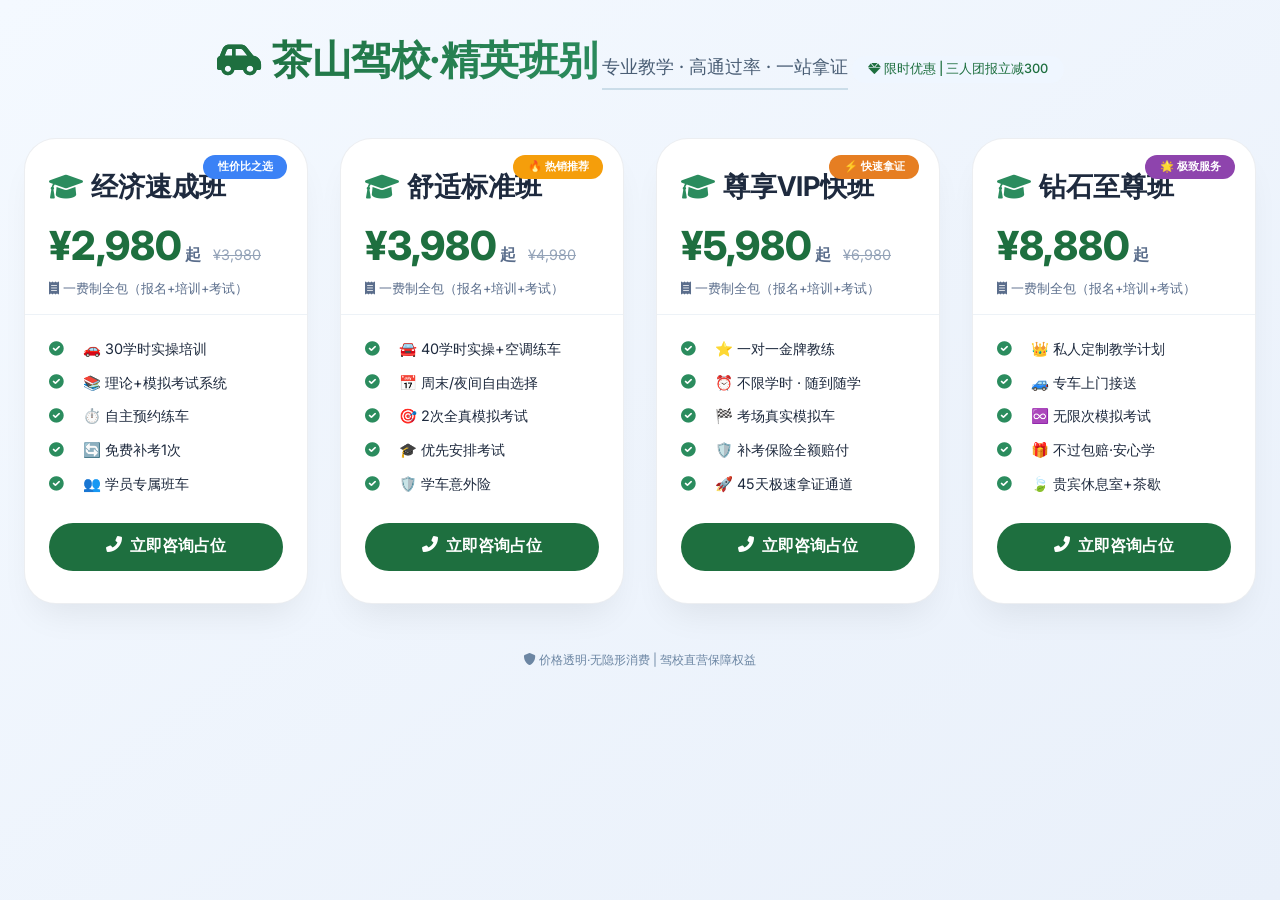
==== chashan.html @ 1845f06f "Add files via upload" ====
<!DOCTYPE html>
<html lang="zh-CN">
<head>
    <meta charset="UTF-8">
    <meta name="viewport" content="width=device-width, initial-scale=1.0, viewport-fit=cover">
    <title>茶山驾校 · 精英班别价格表</title>
    <link rel="stylesheet" href="https://cdnjs.cloudflare.com/ajax/libs/font-awesome/6.0.0-beta3/css/all.min.css">
    <link href="https://fonts.googleapis.com/css2?family=Inter:opsz,wght@14..32,300;400;500;600;700&display=swap" rel="stylesheet">
    <style>
        * {
            margin: 0;
            padding: 0;
            box-sizing: border-box;
        }
        body {
            font-family: 'Inter', sans-serif;
            background: linear-gradient(145deg, #f4f9ff 0%, #e9f0fa 100%);
            color: #1e2a3e;
            padding: 2rem 1.5rem;
            line-height: 1.4;
            min-height: 100vh;
        }
        .container {
            max-width: 1400px;
            margin: 0 auto;
        }
        .hero {
            text-align: center;
            margin-bottom: 3rem;
        }
        .hero h1 {
            font-size: 2.5rem;
            font-weight: 700;
            background: linear-gradient(135deg, #1e6f3f, #2b8c5e);
            background-clip: text;
            -webkit-background-clip: text;
            color: transparent;
            letter-spacing: -0.5px;
            display: inline-flex;
            align-items: center;
            gap: 12px;
        }
        .hero h1 i {
            background: none;
            color: #1e6f3f;
            font-size: 2.2rem;
        }
        .hero .sub {
            color: #4a5e75;
            font-size: 1.1rem;
            margin-top: 0.75rem;
            font-weight: 500;
            border-bottom: 2px solid #cbdde9;
            display: inline-block;
            padding-bottom: 8px;
        }
        .badge-tag {
            background: #eff6ff;
            border-radius: 40px;
            padding: 0.3rem 1rem;
            font-size: 0.8rem;
            font-weight: 500;
            color: #1e6f3f;
            display: inline-block;
            margin-top: 1rem;
            backdrop-filter: blur(2px);
        }
        .pricing-grid {
            display: grid;
            grid-template-columns: repeat(auto-fit, minmax(280px, 1fr));
            gap: 2rem;
            margin-bottom: 3rem;
        }
        .price-card {
            background: #ffffff;
            border-radius: 2rem;
            box-shadow: 0 20px 35px -12px rgba(0, 0, 0, 0.08);
            transition: transform 0.25s ease, box-shadow 0.3s ease;
            overflow: hidden;
            display: flex;
            flex-direction: column;
            position: relative;
            border: 1px solid rgba(100, 116, 139, 0.12);
        }
        .price-card:hover {
            transform: translateY(-8px);
            box-shadow: 0 30px 45px -15px rgba(0, 32, 64, 0.2);
        }
        .card-recommend {
            position: absolute;
            top: 16px;
            right: 20px;
            background: #f59e0b;
            color: white;
            font-size: 0.7rem;
            font-weight: 700;
            padding: 0.25rem 0.9rem;
            border-radius: 40px;
            z-index: 2;
        }
        .card-header {
            padding: 1.8rem 1.5rem 1rem;
            border-bottom: 1px solid #edf2f7;
        }
        .plan-name {
            font-size: 1.7rem;
            font-weight: 700;
            margin-bottom: 0.75rem;
            display: flex;
            align-items: center;
            gap: 8px;
        }
        .plan-name i { color: #2b8c5e; }
        .current-price {
            font-size: 2.5rem;
            font-weight: 800;
            color: #1e6f3f;
        }
        .current-price small { font-size: 1rem; color: #5b6e8c; }
        .old-price {
            font-size: 0.9rem;
            color: #94a3b8;
            text-decoration: line-through;
            margin-left: 8px;
        }
        .price-note { font-size: 0.8rem; color: #5b6e8c; margin-top: 6px; }
        .features-list { padding: 1.5rem 1.5rem 1.8rem; flex: 1; display: flex; flex-direction: column; gap: 0.85rem; }
        .feature-item { display: flex; align-items: center; gap: 12px; font-size: 0.9rem; }
        .feature-item i { width: 22px; color: #2b8c5e; }
        .card-footer { padding: 0rem 1.5rem 2rem; }
        .btn-enroll {
            background: #1e6f3f;
            border: none;
            width: 100%;
            padding: 0.85rem 0;
            font-weight: 600;
            font-size: 1rem;
            border-radius: 2rem;
            color: white;
            cursor: pointer;
            transition: all 0.2s;
            display: flex;
            justify-content: center;
            gap: 8px;
        }
        .btn-enroll:hover { background: #135a35; transform: scale(0.97); }
        footer { text-align: center; margin-top: 2rem; font-size: 0.75rem; color: #6c86a3; }

        /* 模态框样式 */
        .modal {
            display: none;
            position: fixed;
            top: 0; left: 0;
            width: 100%; height: 100%;
            background: rgba(0,0,0,0.5);
            z-index: 1000;
            justify-content: center;
            align-items: center;
        }
        .modal-content {
            background: white;
            max-width: 500px;
            width: 90%;
            border-radius: 2rem;
            padding: 2rem 1.8rem;
            position: relative;
            box-shadow: 0 25px 40px rgba(0,0,0,0.2);
            animation: fadeIn 0.3s;
            text-align: center;
        }
        @keyframes fadeIn {
            from { opacity: 0; transform: scale(0.9); }
            to { opacity: 1; transform: scale(1); }
        }
        .close-btn {
            position: absolute;
            right: 1.5rem;
            top: 1rem;
            font-size: 1.5rem;
            cursor: pointer;
            color: #94a3b8;
        }
        .modal h3 {
            font-size: 1.5rem;
            margin-bottom: 1rem;
            color: #1e6f3f;
        }
        .qrcode-img {
            width: 180px;
            height: 180px;
            margin: 0.5rem auto 1rem;
            display: block;
            border: 1px solid #e2e8f0;
            border-radius: 1rem;
            object-fit: contain;
        }
        .contact-info {
            background: #f1f5f9;
            padding: 1rem;
            border-radius: 1.5rem;
            margin: 1rem 0 0.5rem;
        }
        .contact-info p {
            margin: 8px 0;
            font-size: 0.95rem;
            display: flex;
            align-items: center;
            justify-content: center;
            gap: 8px;
            flex-wrap: wrap;
        }
        .copy-btn {
            background: #e2e8f0;
            border: none;
            padding: 4px 12px;
            border-radius: 30px;
            cursor: pointer;
            font-size: 0.75rem;
            font-weight: 500;
        }
        .copy-btn:hover { background: #cbd5e1; }
        .toast-msg {
            position: fixed;
            bottom: 30px;
            left: 50%;
            transform: translateX(-50%);
            background: #1e6f3f;
            color: white;
            padding: 8px 16px;
            border-radius: 40px;
            font-size: 0.85rem;
            z-index: 1100;
            white-space: nowrap;
        }
        @media (max-width: 550px) {
            .modal-content { padding: 1.5rem; }
            .qrcode-img { width: 140px; height: 140px; }
            .contact-info p { flex-direction: column; gap: 5px; }
        }
    </style>
</head>
<body>
<div class="container">
    <div class="hero">
        <h1><i class="fas fa-car-side"></i> 茶山驾校·精英班别</h1>
        <div class="sub">专业教学 · 高通过率 · 一站拿证</div>
        <div class="badge-tag"><i class="fas fa-gem"></i> 限时优惠 | 三人团报立减300</div>
    </div>
    <div class="pricing-grid" id="pricingGrid"></div>
    <footer><i class="fas fa-shield-alt"></i> 价格透明·无隐形消费 | 驾校直营保障权益</footer>
</div>

<!-- 二维码弹窗 -->
<div id="contactModal" class="modal">
    <div class="modal-content">
        <span class="close-btn">&times;</span>
        <h3><i class="fab fa-weixin"></i> 扫码添加微信</h3>
        <!-- 微信二维码图片 - 请替换为您自己的真实二维码图片地址 -->
        <img id="wechatQr" class="qrcode-img" src="wechat_qr.jpg" alt="微信二维码">
        <div class="contact-info">
            <p><i class="fab fa-weixin"></i> 微信号：<strong id="wechatId">13662791355</strong> 
                <button class="copy-btn" data-target="wechatId">一键复制</button>
            </p>
            <p><i class="fas fa-phone-alt"></i> 咨询电话：<strong id="phoneNum">13662791355</strong> 
                <button class="copy-btn" data-target="phoneNum">一键复制</button>
            </p>
            <p style="font-size:0.75rem; color:#4a627a;">👆 点击按钮一键复制，或长按号码手动复制</p>
        </div>
    </div>
</div>

<script>
    // ================= 驾校联系方式配置（如需修改请改这里） =================
    const WECHAT_ID = "13662791355";          // 微信号
    const PHONE_NUMBER = "13662791355";        // 联系电话
    const QRCODE_IMAGE_URL = "wechat_qr.jpg";  // 二维码图片文件名

    document.getElementById('wechatId').innerText = WECHAT_ID;
    document.getElementById('phoneNum').innerText = PHONE_NUMBER;
    document.getElementById('wechatQr').src = QRCODE_IMAGE_URL;

    // 模态框控制
    const modal = document.getElementById('contactModal');
    const closeBtn = document.querySelector('.close-btn');

    function openModal() {
        modal.style.display = 'flex';
    }
    function closeModal() {
        modal.style.display = 'none';
    }
    closeBtn.addEventListener('click', closeModal);
    window.addEventListener('click', (e) => {
        if (e.target === modal) closeModal();
    });

    // 一键复制
    function showToast(msg) {
        let toast = document.querySelector('.toast-msg');
        if (toast) toast.remove();
        let div = document.createElement('div');
        div.className = 'toast-msg';
        div.innerText = msg;
        document.body.appendChild(div);
        setTimeout(() => div.remove(), 2000);
    }

    function copyText(text, buttonElement) {
        if (navigator.clipboard && navigator.clipboard.writeText) {
            navigator.clipboard.writeText(text).then(() => {
                showToast(`✅ 已复制：${text}`);
                if (buttonElement) {
                    const originalText = buttonElement.innerText;
                    buttonElement.innerText = '已复制';
                    setTimeout(() => { buttonElement.innerText = originalText; }, 1500);
                }
            }).catch(() => fallbackCopy(text, buttonElement));
        } else {
            fallbackCopy(text, buttonElement);
        }
    }

    function fallbackCopy(text, buttonElement) {
        const textarea = document.createElement('textarea');
        textarea.value = text;
        textarea.style.position = 'fixed';
        textarea.style.opacity = '0';
        document.body.appendChild(textarea);
        textarea.select();
        try {
            const success = document.execCommand('copy');
            if (success) {
                showToast(`✅ 已复制：${text}`);
                if (buttonElement) {
                    const originalText = buttonElement.innerText;
                    buttonElement.innerText = '已复制';
                    setTimeout(() => { buttonElement.innerText = originalText; }, 1500);
                }
            } else {
                showToast('❌ 复制失败，请长按手动复制');
            }
        } catch (err) {
            showToast('❌ 复制失败');
        }
        document.body.removeChild(textarea);
    }

    document.querySelectorAll('.copy-btn').forEach(btn => {
        btn.addEventListener('click', (e) => {
            e.preventDefault();
            const targetId = btn.getAttribute('data-target');
            const textElement = document.getElementById(targetId);
            if (textElement) {
                const textToCopy = textElement.innerText;
                copyText(textToCopy, btn);
            } else {
                showToast('❌ 未找到复制内容');
            }
        });
    });

    // 价格卡片数据（保持不变）
    const plans = [
        {
            name: "经济速成班",
            price: 2980,
            original: 3980,
            badge: "性价比之选",
            badgeColor: "#3b82f6",
            features: ["🚗 30学时实操培训", "📚 理论+模拟考试系统", "⏱️ 自主预约练车", "🔄 免费补考1次", "👥 学员专属班车"]
        },
        {
            name: "舒适标准班",
            price: 3980,
            original: 4980,
            badge: "🔥 热销推荐",
            badgeColor: "#f59e0b",
            features: ["🚘 40学时实操+空调练车", "📅 周末/夜间自由选择", "🎯 2次全真模拟考试", "🎓 优先安排考试", "🛡️ 学车意外险"]
        },
        {
            name: "尊享VIP快班",
            price: 5980,
            original: 6980,
            badge: "⚡ 快速拿证",
            badgeColor: "#e67e22",
            features: ["⭐ 一对一金牌教练", "⏰ 不限学时 · 随到随学", "🏁 考场真实模拟车", "🛡️ 补考保险全额赔付", "🚀 45天极速拿证通道"]
        },
        {
            name: "钻石至尊班",
            price: 8880,
            original: null,
            badge: "🌟 极致服务",
            badgeColor: "#8e44ad",
            features: ["👑 私人定制教学计划", "🚙 专车上门接送", "♾️ 无限次模拟考试", "🎁 不过包赔·安心学", "🍃 贵宾休息室+茶歇"]
        }
    ];

    const gridContainer = document.getElementById('pricingGrid');
    function renderCards() {
        let html = '';
        plans.forEach(plan => {
            html += `
                <div class="price-card">
                    <div class="card-recommend" style="background:${plan.badgeColor};">${plan.badge}</div>
                    <div class="card-header">
                        <div class="plan-name"><i class="fas fa-graduation-cap"></i><span>${plan.name}</span></div>
                        <div class="price-area">
                            <span class="current-price">¥${plan.price.toLocaleString()}<small> 起</small></span>
                            ${plan.original ? `<span class="old-price">¥${plan.original.toLocaleString()}</span>` : ''}
                        </div>
                        <div class="price-note"><i class="fas fa-receipt"></i> 一费制全包（报名+培训+考试）</div>
                    </div>
                    <div class="features-list">
                        ${plan.features.map(f => `<div class="feature-item"><i class="fas fa-check-circle"></i><span>${f}</span></div>`).join('')}
                    </div>
                    <div class="card-footer">
                        <button class="btn-enroll" data-plan="${plan.name}"><i class="fas fa-phone-alt"></i> 立即咨询占位</button>
                    </div>
                </div>
            `;
        });
        gridContainer.innerHTML = html;
        document.querySelectorAll('.btn-enroll').forEach(btn => {
            btn.addEventListener('click', (e) => {
                e.preventDefault();
                openModal();
            });
        });
    }
    renderCards();
</script>
</body>
</html>
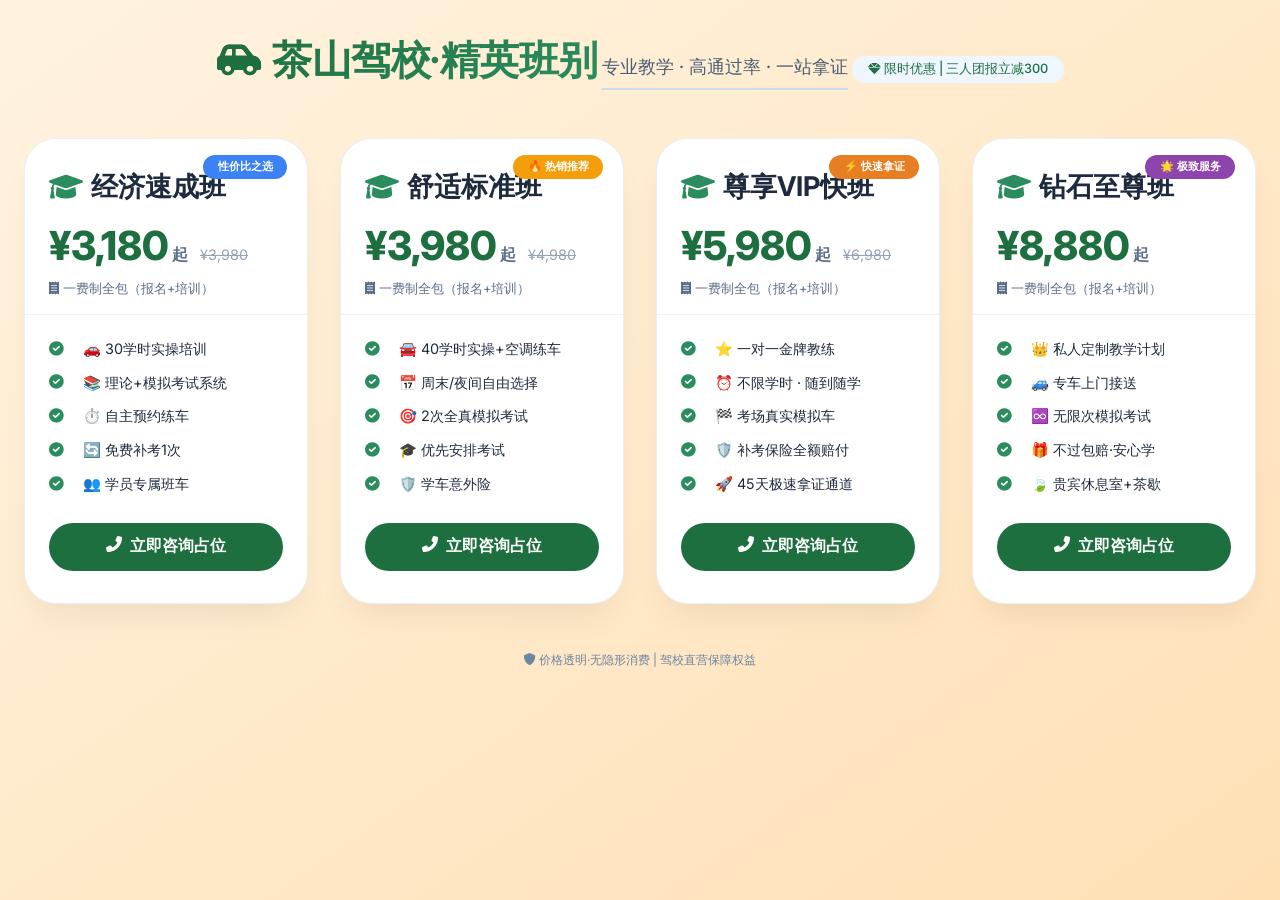
==== commit d67a3611: "Adjust price and note for '经济速成班' plan Updated the price for the '经济速成班' plan and modified the price" ====
--- a/chashan.html
+++ b/chashan.html
@@ -6,238 +6,8 @@
     <title>茶山驾校 · 精英班别价格表</title>
     <link rel="stylesheet" href="https://cdnjs.cloudflare.com/ajax/libs/font-awesome/6.0.0-beta3/css/all.min.css">
     <link href="https://fonts.googleapis.com/css2?family=Inter:opsz,wght@14..32,300;400;500;600;700&display=swap" rel="stylesheet">
-    <style>
-        * {
-            margin: 0;
-            padding: 0;
-            box-sizing: border-box;
-        }
-        body {
-            font-family: 'Inter', sans-serif;
-            background: linear-gradient(145deg, #f4f9ff 0%, #e9f0fa 100%);
-            color: #1e2a3e;
-            padding: 2rem 1.5rem;
-            line-height: 1.4;
-            min-height: 100vh;
-        }
-        .container {
-            max-width: 1400px;
-            margin: 0 auto;
-        }
-        .hero {
-            text-align: center;
-            margin-bottom: 3rem;
-        }
-        .hero h1 {
-            font-size: 2.5rem;
-            font-weight: 700;
-            background: linear-gradient(135deg, #1e6f3f, #2b8c5e);
-            background-clip: text;
-            -webkit-background-clip: text;
-            color: transparent;
-            letter-spacing: -0.5px;
-            display: inline-flex;
-            align-items: center;
-            gap: 12px;
-        }
-        .hero h1 i {
-            background: none;
-            color: #1e6f3f;
-            font-size: 2.2rem;
-        }
-        .hero .sub {
-            color: #4a5e75;
-            font-size: 1.1rem;
-            margin-top: 0.75rem;
-            font-weight: 500;
-            border-bottom: 2px solid #cbdde9;
-            display: inline-block;
-            padding-bottom: 8px;
-        }
-        .badge-tag {
-            background: #eff6ff;
-            border-radius: 40px;
-            padding: 0.3rem 1rem;
-            font-size: 0.8rem;
-            font-weight: 500;
-            color: #1e6f3f;
-            display: inline-block;
-            margin-top: 1rem;
-            backdrop-filter: blur(2px);
-        }
-        .pricing-grid {
-            display: grid;
-            grid-template-columns: repeat(auto-fit, minmax(280px, 1fr));
-            gap: 2rem;
-            margin-bottom: 3rem;
-        }
-        .price-card {
-            background: #ffffff;
-            border-radius: 2rem;
-            box-shadow: 0 20px 35px -12px rgba(0, 0, 0, 0.08);
-            transition: transform 0.25s ease, box-shadow 0.3s ease;
-            overflow: hidden;
-            display: flex;
-            flex-direction: column;
-            position: relative;
-            border: 1px solid rgba(100, 116, 139, 0.12);
-        }
-        .price-card:hover {
-            transform: translateY(-8px);
-            box-shadow: 0 30px 45px -15px rgba(0, 32, 64, 0.2);
-        }
-        .card-recommend {
-            position: absolute;
-            top: 16px;
-            right: 20px;
-            background: #f59e0b;
-            color: white;
-            font-size: 0.7rem;
-            font-weight: 700;
-            padding: 0.25rem 0.9rem;
-            border-radius: 40px;
-            z-index: 2;
-        }
-        .card-header {
-            padding: 1.8rem 1.5rem 1rem;
-            border-bottom: 1px solid #edf2f7;
-        }
-        .plan-name {
-            font-size: 1.7rem;
-            font-weight: 700;
-            margin-bottom: 0.75rem;
-            display: flex;
-            align-items: center;
-            gap: 8px;
-        }
-        .plan-name i { color: #2b8c5e; }
-        .current-price {
-            font-size: 2.5rem;
-            font-weight: 800;
-            color: #1e6f3f;
-        }
-        .current-price small { font-size: 1rem; color: #5b6e8c; }
-        .old-price {
-            font-size: 0.9rem;
-            color: #94a3b8;
-            text-decoration: line-through;
-            margin-left: 8px;
-        }
-        .price-note { font-size: 0.8rem; color: #5b6e8c; margin-top: 6px; }
-        .features-list { padding: 1.5rem 1.5rem 1.8rem; flex: 1; display: flex; flex-direction: column; gap: 0.85rem; }
-        .feature-item { display: flex; align-items: center; gap: 12px; font-size: 0.9rem; }
-        .feature-item i { width: 22px; color: #2b8c5e; }
-        .card-footer { padding: 0rem 1.5rem 2rem; }
-        .btn-enroll {
-            background: #1e6f3f;
-            border: none;
-            width: 100%;
-            padding: 0.85rem 0;
-            font-weight: 600;
-            font-size: 1rem;
-            border-radius: 2rem;
-            color: white;
-            cursor: pointer;
-            transition: all 0.2s;
-            display: flex;
-            justify-content: center;
-            gap: 8px;
-        }
-        .btn-enroll:hover { background: #135a35; transform: scale(0.97); }
-        footer { text-align: center; margin-top: 2rem; font-size: 0.75rem; color: #6c86a3; }
-
-        /* 模态框样式 */
-        .modal {
-            display: none;
-            position: fixed;
-            top: 0; left: 0;
-            width: 100%; height: 100%;
-            background: rgba(0,0,0,0.5);
-            z-index: 1000;
-            justify-content: center;
-            align-items: center;
-        }
-        .modal-content {
-            background: white;
-            max-width: 500px;
-            width: 90%;
-            border-radius: 2rem;
-            padding: 2rem 1.8rem;
-            position: relative;
-            box-shadow: 0 25px 40px rgba(0,0,0,0.2);
-            animation: fadeIn 0.3s;
-            text-align: center;
-        }
-        @keyframes fadeIn {
-            from { opacity: 0; transform: scale(0.9); }
-            to { opacity: 1; transform: scale(1); }
-        }
-        .close-btn {
-            position: absolute;
-            right: 1.5rem;
-            top: 1rem;
-            font-size: 1.5rem;
-            cursor: pointer;
-            color: #94a3b8;
-        }
-        .modal h3 {
-            font-size: 1.5rem;
-            margin-bottom: 1rem;
-            color: #1e6f3f;
-        }
-        .qrcode-img {
-            width: 180px;
-            height: 180px;
-            margin: 0.5rem auto 1rem;
-            display: block;
-            border: 1px solid #e2e8f0;
-            border-radius: 1rem;
-            object-fit: contain;
-        }
-        .contact-info {
-            background: #f1f5f9;
-            padding: 1rem;
-            border-radius: 1.5rem;
-            margin: 1rem 0 0.5rem;
-        }
-        .contact-info p {
-            margin: 8px 0;
-            font-size: 0.95rem;
-            display: flex;
-            align-items: center;
-            justify-content: center;
-            gap: 8px;
-            flex-wrap: wrap;
-        }
-        .copy-btn {
-            background: #e2e8f0;
-            border: none;
-            padding: 4px 12px;
-            border-radius: 30px;
-            cursor: pointer;
-            font-size: 0.75rem;
-            font-weight: 500;
-        }
-        .copy-btn:hover { background: #cbd5e1; }
-        .toast-msg {
-            position: fixed;
-            bottom: 30px;
-            left: 50%;
-            transform: translateX(-50%);
-            background: #1e6f3f;
-            color: white;
-            padding: 8px 16px;
-            border-radius: 40px;
-            font-size: 0.85rem;
-            z-index: 1100;
-            white-space: nowrap;
-        }
-        @media (max-width: 550px) {
-            .modal-content { padding: 1.5rem; }
-            .qrcode-img { width: 140px; height: 140px; }
-            .contact-info p { flex-direction: column; gap: 5px; }
-        }
-    </style>
+    <!-- 公共样式 -->
+    <link rel="stylesheet" href="common.css">
 </head>
 <body>
 <div class="container">
@@ -255,7 +25,6 @@
     <div class="modal-content">
         <span class="close-btn">&times;</span>
         <h3><i class="fab fa-weixin"></i> 扫码添加微信</h3>
-        <!-- 微信二维码图片 - 请替换为您自己的真实二维码图片地址 -->
         <img id="wechatQr" class="qrcode-img" src="wechat_qr.jpg" alt="微信二维码">
         <div class="contact-info">
             <p><i class="fab fa-weixin"></i> 微信号：<strong id="wechatId">13662791355</strong> 
@@ -270,31 +39,24 @@
 </div>
 
 <script>
-    // ================= 驾校联系方式配置（如需修改请改这里） =================
-    const WECHAT_ID = "13662791355";          // 微信号
-    const PHONE_NUMBER = "13662791355";        // 联系电话
-    const QRCODE_IMAGE_URL = "wechat_qr.jpg";  // 二维码图片文件名
+    // ========== 茶山驾校专属数据 ==========
+    const WECHAT_ID = "13662791355";
+    const PHONE_NUMBER = "13662791355";
+    const QRCODE_IMAGE_URL = "wechat_qr.jpg";
 
     document.getElementById('wechatId').innerText = WECHAT_ID;
     document.getElementById('phoneNum').innerText = PHONE_NUMBER;
     document.getElementById('wechatQr').src = QRCODE_IMAGE_URL;
 
-    // 模态框控制
+    // 模态框逻辑（同启信）
     const modal = document.getElementById('contactModal');
     const closeBtn = document.querySelector('.close-btn');
 
-    function openModal() {
-        modal.style.display = 'flex';
-    }
-    function closeModal() {
-        modal.style.display = 'none';
-    }
+    function openModal() { modal.style.display = 'flex'; }
+    function closeModal() { modal.style.display = 'none'; }
     closeBtn.addEventListener('click', closeModal);
-    window.addEventListener('click', (e) => {
-        if (e.target === modal) closeModal();
-    });
+    window.addEventListener('click', (e) => { if (e.target === modal) closeModal(); });
 
-    // 一键复制
     function showToast(msg) {
         let toast = document.querySelector('.toast-msg');
         if (toast) toast.remove();
@@ -305,65 +67,45 @@
         setTimeout(() => div.remove(), 2000);
     }
 
-    function copyText(text, buttonElement) {
+    function copyText(text, btn) {
         if (navigator.clipboard && navigator.clipboard.writeText) {
             navigator.clipboard.writeText(text).then(() => {
                 showToast(`✅ 已复制：${text}`);
-                if (buttonElement) {
-                    const originalText = buttonElement.innerText;
-                    buttonElement.innerText = '已复制';
-                    setTimeout(() => { buttonElement.innerText = originalText; }, 1500);
-                }
-            }).catch(() => fallbackCopy(text, buttonElement));
-        } else {
-            fallbackCopy(text, buttonElement);
-        }
+                if (btn) { let old = btn.innerText; btn.innerText = '已复制'; setTimeout(() => btn.innerText = old, 1500); }
+            }).catch(() => fallbackCopy(text, btn));
+        } else { fallbackCopy(text, btn); }
     }
 
-    function fallbackCopy(text, buttonElement) {
-        const textarea = document.createElement('textarea');
-        textarea.value = text;
-        textarea.style.position = 'fixed';
-        textarea.style.opacity = '0';
-        document.body.appendChild(textarea);
-        textarea.select();
+    function fallbackCopy(text, btn) {
+        const ta = document.createElement('textarea');
+        ta.value = text;
+        ta.style.position = 'fixed'; ta.style.opacity = '0';
+        document.body.appendChild(ta);
+        ta.select();
         try {
-            const success = document.execCommand('copy');
-            if (success) {
+            if (document.execCommand('copy')) {
                 showToast(`✅ 已复制：${text}`);
-                if (buttonElement) {
-                    const originalText = buttonElement.innerText;
-                    buttonElement.innerText = '已复制';
-                    setTimeout(() => { buttonElement.innerText = originalText; }, 1500);
-                }
-            } else {
-                showToast('❌ 复制失败，请长按手动复制');
-            }
-        } catch (err) {
-            showToast('❌ 复制失败');
-        }
-        document.body.removeChild(textarea);
+                if (btn) { let old = btn.innerText; btn.innerText = '已复制'; setTimeout(() => btn.innerText = old, 1500); }
+            } else { showToast('❌ 复制失败，请长按手动复制'); }
+        } catch(e) { showToast('❌ 复制失败'); }
+        document.body.removeChild(ta);
     }
 
     document.querySelectorAll('.copy-btn').forEach(btn => {
         btn.addEventListener('click', (e) => {
             e.preventDefault();
             const targetId = btn.getAttribute('data-target');
-            const textElement = document.getElementById(targetId);
-            if (textElement) {
-                const textToCopy = textElement.innerText;
-                copyText(textToCopy, btn);
-            } else {
-                showToast('❌ 未找到复制内容');
-            }
+            const textEl = document.getElementById(targetId);
+            if (textEl) copyText(textEl.innerText, btn);
+            else showToast('❌ 未找到复制内容');
         });
     });
 
-    // 价格卡片数据（保持不变）
+    // 价格卡片数据（茶山驾校，与启信一致，如需单独修改价格请在这里改）
     const plans = [
         {
             name: "经济速成班",
-            price: 2980,
+            price: 3180,
             original: 3980,
             badge: "性价比之选",
             badgeColor: "#3b82f6",
@@ -408,7 +150,7 @@
                             <span class="current-price">¥${plan.price.toLocaleString()}<small> 起</small></span>
                             ${plan.original ? `<span class="old-price">¥${plan.original.toLocaleString()}</span>` : ''}
                         </div>
-                        <div class="price-note"><i class="fas fa-receipt"></i> 一费制全包（报名+培训+考试）</div>
+                        <div class="price-note"><i class="fas fa-receipt"></i> 一费制全包（报名+培训）</div>
                     </div>
                     <div class="features-list">
                         ${plan.features.map(f => `<div class="feature-item"><i class="fas fa-check-circle"></i><span>${f}</span></div>`).join('')}
@@ -421,13 +163,10 @@
         });
         gridContainer.innerHTML = html;
         document.querySelectorAll('.btn-enroll').forEach(btn => {
-            btn.addEventListener('click', (e) => {
-                e.preventDefault();
-                openModal();
-            });
+            btn.addEventListener('click', (e) => { e.preventDefault(); openModal(); });
         });
     }
     renderCards();
 </script>
 </body>
-</html>+</html>
--- a/common.css
+++ b/common.css
@@ -0,0 +1,231 @@
+/* ========== 公共样式（所有驾校页面共享） ========== */
+* {
+    margin: 0;
+    padding: 0;
+    box-sizing: border-box;
+}
+body {
+    font-family: 'Inter', sans-serif;
+    background: linear-gradient(145deg, #fff3e0 0%, #ffe0b5 100%);
+    color: #1e2a3e;
+    padding: 2rem 1.5rem;
+    line-height: 1.4;
+    min-height: 100vh;
+}
+.container {
+    max-width: 1400px;
+    margin: 0 auto;
+}
+.hero {
+    text-align: center;
+    margin-bottom: 3rem;
+}
+.hero h1 {
+    font-size: 2.5rem;
+    font-weight: 700;
+    background: linear-gradient(135deg, #1e6f3f, #2b8c5e);
+    background-clip: text;
+    -webkit-background-clip: text;
+    color: transparent;
+    letter-spacing: -0.5px;
+    display: inline-flex;
+    align-items: center;
+    gap: 12px;
+}
+.hero h1 i {
+    background: none;
+    color: #1e6f3f;
+    font-size: 2.2rem;
+}
+.hero .sub {
+    color: #4a5e75;
+    font-size: 1.1rem;
+    margin-top: 0.75rem;
+    font-weight: 500;
+    border-bottom: 2px solid #cbdde9;
+    display: inline-block;
+    padding-bottom: 8px;
+}
+.badge-tag {
+    background: #eff6ff;
+    border-radius: 40px;
+    padding: 0.3rem 1rem;
+    font-size: 0.8rem;
+    font-weight: 500;
+    color: #1e6f3f;
+    display: inline-block;
+    margin-top: 1rem;
+    backdrop-filter: blur(2px);
+}
+.pricing-grid {
+    display: grid;
+    grid-template-columns: repeat(auto-fit, minmax(280px, 1fr));
+    gap: 2rem;
+    margin-bottom: 3rem;
+}
+.price-card {
+    background: #ffffff;
+    border-radius: 2rem;
+    box-shadow: 0 20px 35px -12px rgba(0, 0, 0, 0.08);
+    transition: transform 0.25s ease, box-shadow 0.3s ease;
+    overflow: hidden;
+    display: flex;
+    flex-direction: column;
+    position: relative;
+    border: 1px solid rgba(100, 116, 139, 0.12);
+}
+.price-card:hover {
+    transform: translateY(-8px);
+    box-shadow: 0 30px 45px -15px rgba(0, 32, 64, 0.2);
+}
+.card-recommend {
+    position: absolute;
+    top: 16px;
+    right: 20px;
+    background: #f59e0b;
+    color: white;
+    font-size: 0.7rem;
+    font-weight: 700;
+    padding: 0.25rem 0.9rem;
+    border-radius: 40px;
+    z-index: 2;
+}
+.card-header {
+    padding: 1.8rem 1.5rem 1rem;
+    border-bottom: 1px solid #edf2f7;
+}
+.plan-name {
+    font-size: 1.7rem;
+    font-weight: 700;
+    margin-bottom: 0.75rem;
+    display: flex;
+    align-items: center;
+    gap: 8px;
+}
+.plan-name i { color: #2b8c5e; }
+.current-price {
+    font-size: 2.5rem;
+    font-weight: 800;
+    color: #1e6f3f;
+}
+.current-price small { font-size: 1rem; color: #5b6e8c; }
+.old-price {
+    font-size: 0.9rem;
+    color: #94a3b8;
+    text-decoration: line-through;
+    margin-left: 8px;
+}
+.price-note { font-size: 0.8rem; color: #5b6e8c; margin-top: 6px; }
+.features-list { padding: 1.5rem 1.5rem 1.8rem; flex: 1; display: flex; flex-direction: column; gap: 0.85rem; }
+.feature-item { display: flex; align-items: center; gap: 12px; font-size: 0.9rem; }
+.feature-item i { width: 22px; color: #2b8c5e; }
+.card-footer { padding: 0rem 1.5rem 2rem; }
+.btn-enroll {
+    background: #1e6f3f;
+    border: none;
+    width: 100%;
+    padding: 0.85rem 0;
+    font-weight: 600;
+    font-size: 1rem;
+    border-radius: 2rem;
+    color: white;
+    cursor: pointer;
+    transition: all 0.2s;
+    display: flex;
+    justify-content: center;
+    gap: 8px;
+}
+.btn-enroll:hover { background: #135a35; transform: scale(0.97); }
+footer { text-align: center; margin-top: 2rem; font-size: 0.75rem; color: #6c86a3; }
+
+/* 模态框 */
+.modal {
+    display: none;
+    position: fixed;
+    top: 0; left: 0;
+    width: 100%; height: 100%;
+    background: rgba(0,0,0,0.5);
+    z-index: 1000;
+    justify-content: center;
+    align-items: center;
+}
+.modal-content {
+    background: white;
+    max-width: 500px;
+    width: 90%;
+    border-radius: 2rem;
+    padding: 2rem 1.8rem;
+    position: relative;
+    box-shadow: 0 25px 40px rgba(0,0,0,0.2);
+    animation: fadeIn 0.3s;
+    text-align: center;
+}
+@keyframes fadeIn {
+    from { opacity: 0; transform: scale(0.9); }
+    to { opacity: 1; transform: scale(1); }
+}
+.close-btn {
+    position: absolute;
+    right: 1.5rem;
+    top: 1rem;
+    font-size: 1.5rem;
+    cursor: pointer;
+    color: #94a3b8;
+}
+.modal h3 {
+    font-size: 1.5rem;
+    margin-bottom: 1rem;
+    color: #1e6f3f;
+}
+.qrcode-img {
+    width: 180px;
+    height: 180px;
+    margin: 0.5rem auto 1rem;
+    display: block;
+    border: 1px solid #e2e8f0;
+    border-radius: 1rem;
+    object-fit: contain;
+}
+.contact-info {
+    background: #f1f5f9;
+    padding: 1rem;
+    border-radius: 1.5rem;
+    margin: 1rem 0 0.5rem;
+}
+.contact-info p {
+    margin: 8px 0;
+    font-size: 0.95rem;
+    display: flex;
+    align-items: center;
+    justify-content: center;
+    gap: 8px;
+    flex-wrap: wrap;
+}
+.copy-btn {
+    background: #e2e8f0;
+    border: none;
+    padding: 4px 12px;
+    border-radius: 30px;
+    cursor: pointer;
+    font-size: 0.75rem;
+    font-weight: 500;
+}
+.copy-btn:hover { background: #cbd5e1; }
+.toast-msg {
+    position: fixed;
+    bottom: 30px;
+    left: 50%;
+    transform: translateX(-50%);
+    background: #1e6f3f;
+    color: white;
+    padding: 8px 16px;
+    border-radius: 40px;
+    font-size: 0.85rem;
+    z-index: 1100;
+    white-space: nowrap;
+}
+@media (max-width: 550px) {
+    .modal-content { padding: 1.5rem; }
+    .qrcode-img { width: 140px; height: 140px; }
+    .contact-info p { flex-direction: column; gap: 5px; }
+}
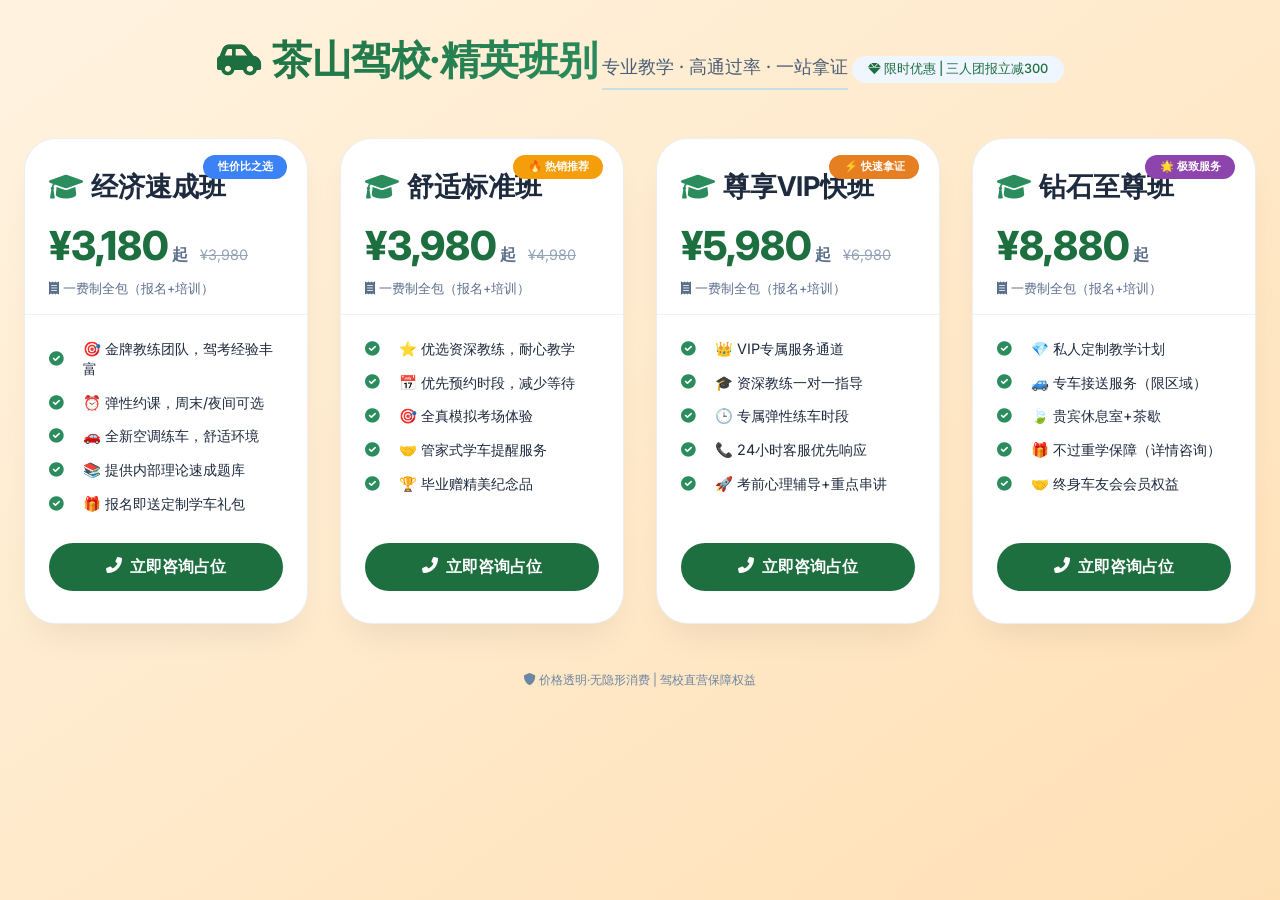
==== commit 1b82ebe8: "Update driving course features in chashan.html" ====
--- a/chashan.html
+++ b/chashan.html
@@ -109,7 +109,13 @@
             original: 3980,
             badge: "性价比之选",
             badgeColor: "#3b82f6",
-            features: ["🚗 30学时实操培训", "📚 理论+模拟考试系统", "⏱️ 自主预约练车", "🔄 免费补考1次", "👥 学员专属班车"]
+            features: [
+    "🎯 金牌教练团队，驾考经验丰富",
+    "⏰ 弹性约课，周末/夜间可选",
+    "🚗 全新空调练车，舒适环境",
+    "📚 提供内部理论速成题库",
+    "🎁 报名即送定制学车礼包"
+]
         },
         {
             name: "舒适标准班",
@@ -117,7 +123,13 @@
             original: 4980,
             badge: "🔥 热销推荐",
             badgeColor: "#f59e0b",
-            features: ["🚘 40学时实操+空调练车", "📅 周末/夜间自由选择", "🎯 2次全真模拟考试", "🎓 优先安排考试", "🛡️ 学车意外险"]
+            features: [
+    "⭐ 优选资深教练，耐心教学",
+    "📅 优先预约时段，减少等待",
+    "🎯 全真模拟考场体验",
+    "🤝 管家式学车提醒服务",
+    "🏆 毕业赠精美纪念品"
+]
         },
         {
             name: "尊享VIP快班",
@@ -125,7 +137,13 @@
             original: 6980,
             badge: "⚡ 快速拿证",
             badgeColor: "#e67e22",
-            features: ["⭐ 一对一金牌教练", "⏰ 不限学时 · 随到随学", "🏁 考场真实模拟车", "🛡️ 补考保险全额赔付", "🚀 45天极速拿证通道"]
+            features: [
+    "👑 VIP专属服务通道",
+    "🎓 资深教练一对一指导",
+    "🕒 专属弹性练车时段",
+    "📞 24小时客服优先响应",
+    "🚀 考前心理辅导+重点串讲"
+]
         },
         {
             name: "钻石至尊班",
@@ -133,7 +151,13 @@
             original: null,
             badge: "🌟 极致服务",
             badgeColor: "#8e44ad",
-            features: ["👑 私人定制教学计划", "🚙 专车上门接送", "♾️ 无限次模拟考试", "🎁 不过包赔·安心学", "🍃 贵宾休息室+茶歇"]
+            features: [
+    "💎 私人定制教学计划",
+    "🚙 专车接送服务（限区域）",
+    "🍃 贵宾休息室+茶歇",
+    "🎁 不过重学保障（详情咨询）",
+    "🤝 终身车友会会员权益"
+]
         }
     ];
 
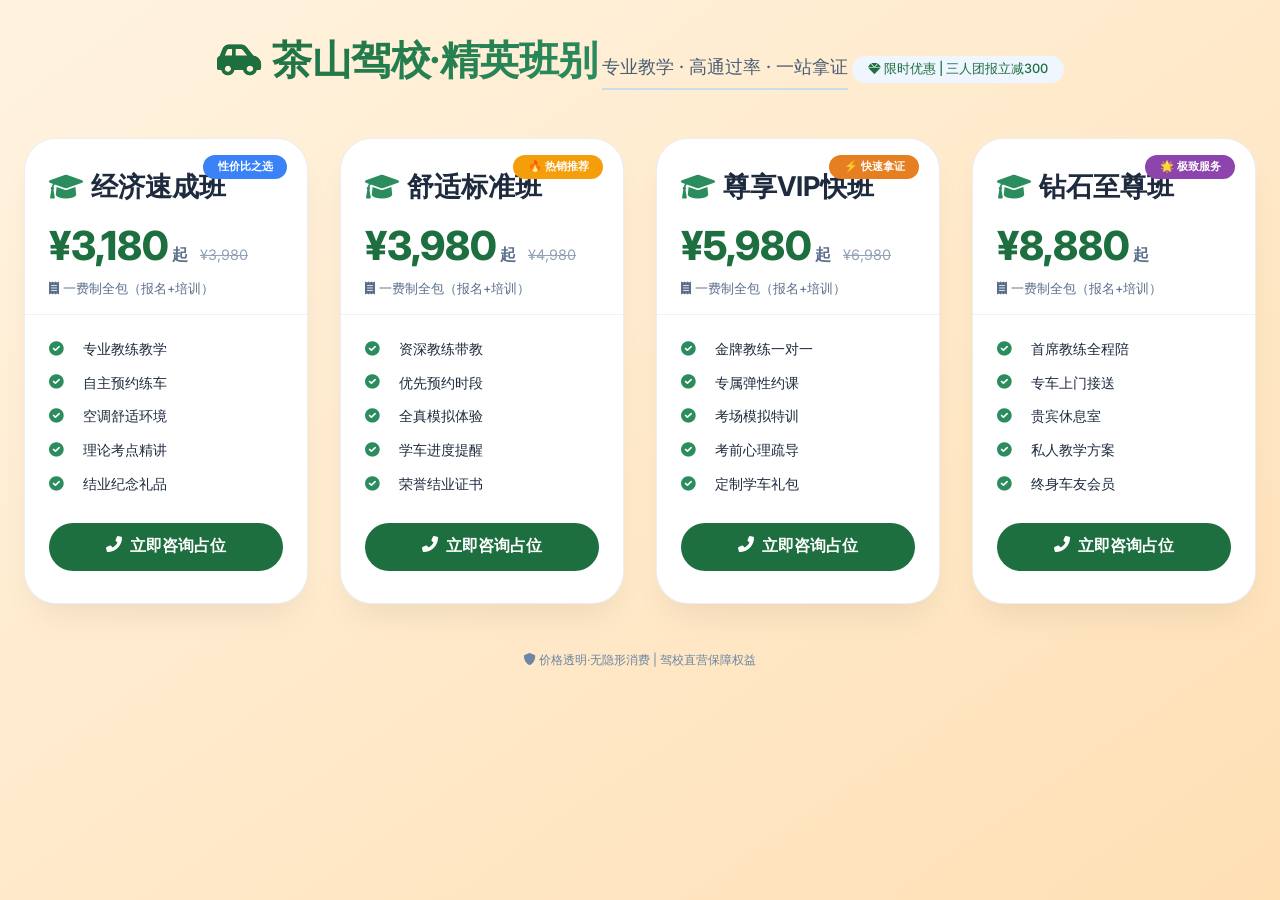
==== commit 88d11432: "Update driving course features in chashan.html" ====
--- a/chashan.html
+++ b/chashan.html
@@ -110,11 +110,11 @@
             badge: "性价比之选",
             badgeColor: "#3b82f6",
             features: [
-    "🎯 金牌教练团队，驾考经验丰富",
-    "⏰ 弹性约课，周末/夜间可选",
-    "🚗 全新空调练车，舒适环境",
-    "📚 提供内部理论速成题库",
-    "🎁 报名即送定制学车礼包"
+    "专业教练教学",
+    "自主预约练车",
+    "空调舒适环境",
+    "理论考点精讲",
+    "结业纪念礼品"
 ]
         },
         {
@@ -124,11 +124,11 @@
             badge: "🔥 热销推荐",
             badgeColor: "#f59e0b",
             features: [
-    "⭐ 优选资深教练，耐心教学",
-    "📅 优先预约时段，减少等待",
-    "🎯 全真模拟考场体验",
-    "🤝 管家式学车提醒服务",
-    "🏆 毕业赠精美纪念品"
+    "资深教练带教",
+    "优先预约时段",
+    "全真模拟体验",
+    "学车进度提醒",
+    "荣誉结业证书"
 ]
         },
         {
@@ -138,11 +138,11 @@
             badge: "⚡ 快速拿证",
             badgeColor: "#e67e22",
             features: [
-    "👑 VIP专属服务通道",
-    "🎓 资深教练一对一指导",
-    "🕒 专属弹性练车时段",
-    "📞 24小时客服优先响应",
-    "🚀 考前心理辅导+重点串讲"
+    "金牌教练一对一",
+    "专属弹性约课",
+    "考场模拟特训",
+    "考前心理疏导",
+    "定制学车礼包"
 ]
         },
         {
@@ -152,11 +152,11 @@
             badge: "🌟 极致服务",
             badgeColor: "#8e44ad",
             features: [
-    "💎 私人定制教学计划",
-    "🚙 专车接送服务（限区域）",
-    "🍃 贵宾休息室+茶歇",
-    "🎁 不过重学保障（详情咨询）",
-    "🤝 终身车友会会员权益"
+    "首席教练全程陪",
+    "专车上门接送",
+    "贵宾休息室",
+    "私人教学方案",
+    "终身车友会员"
 ]
         }
     ];
